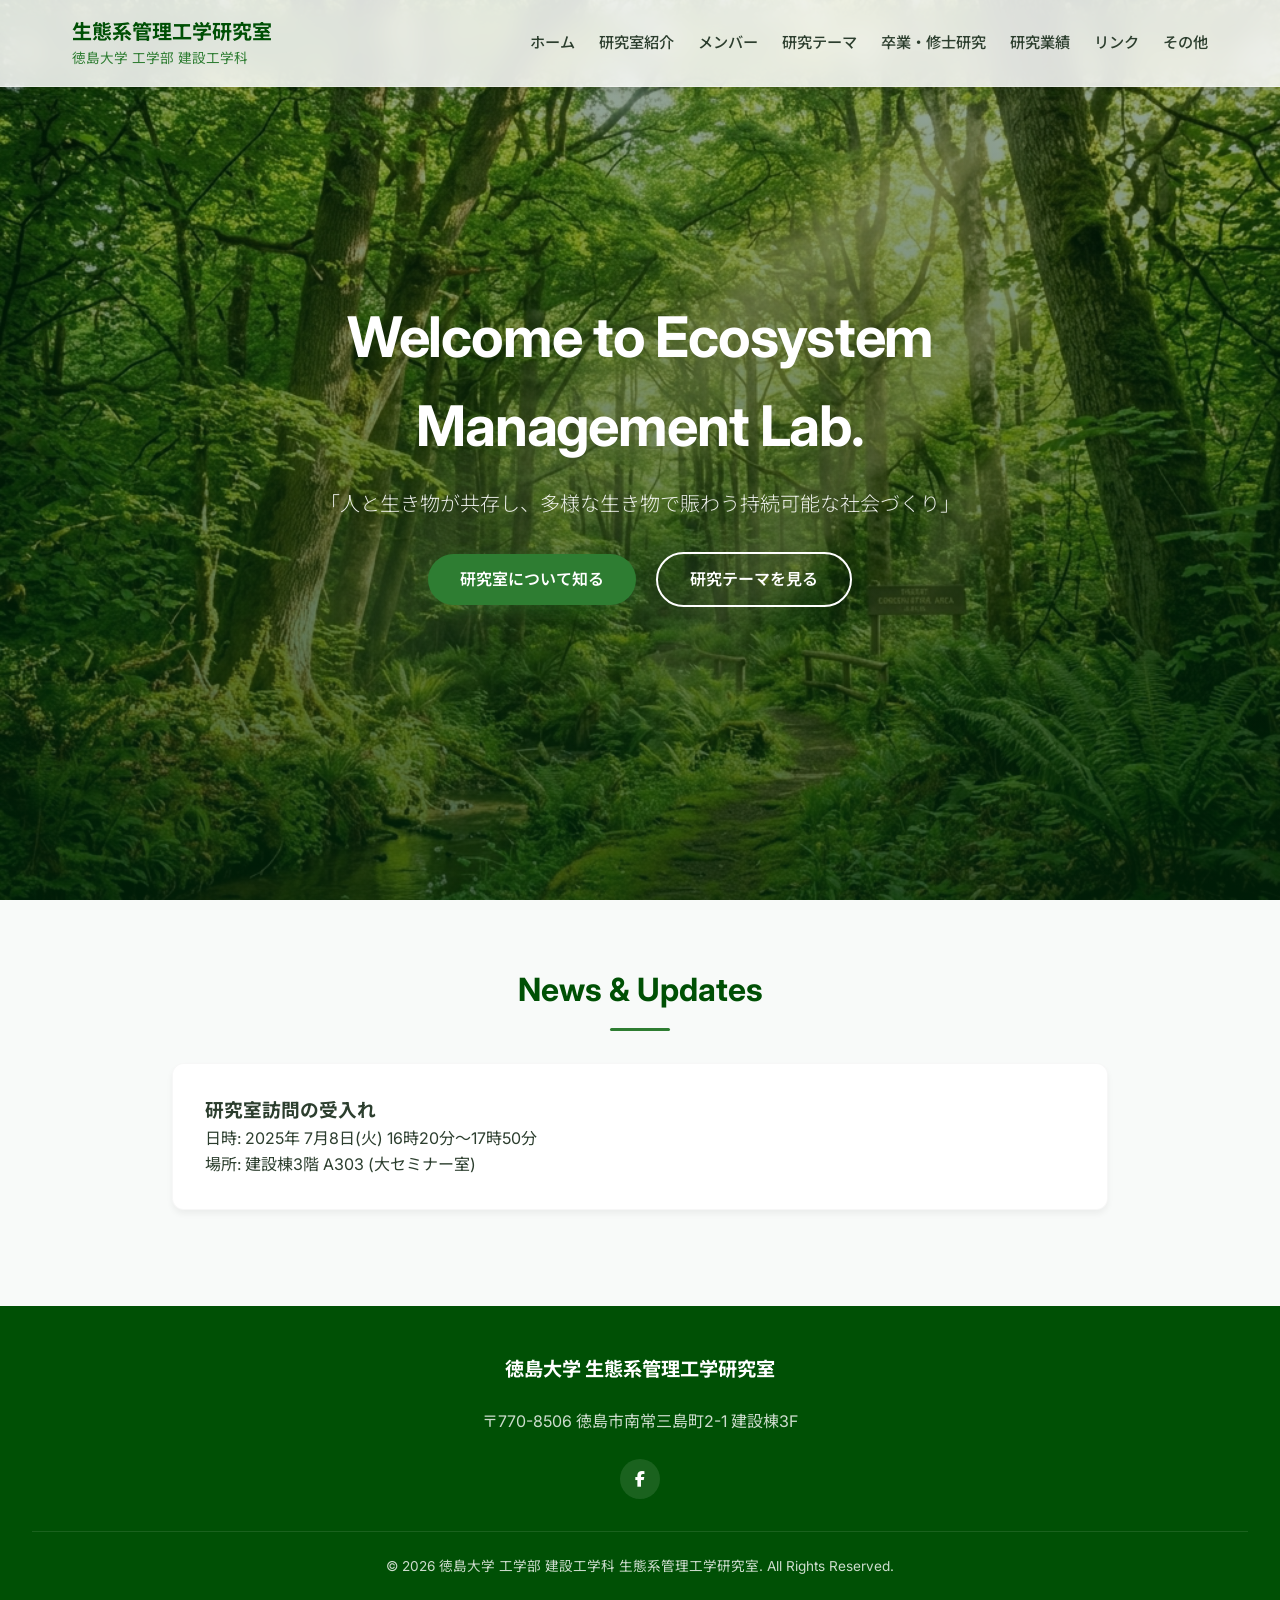
==== google_sites_embed.html @ 76bf6b3a "Add files via upload" ====
<!DOCTYPE html>
<html lang="ja">
<head>
  <meta charset="UTF-8">
  <meta name="viewport" content="width=device-width, initial-scale=1.0">
  <meta name="description" content="徳島大学 生態系管理工学研究室の公式ウェブサイトです。">
  <title>徳島大学 生態系管理工学研究室 (Ecosystem Management Lab)</title>
  <link rel="stylesheet" href="https://cdnjs.cloudflare.com/ajax/libs/font-awesome/6.4.0/css/all.min.css">
  <style>
@import url('https://fonts.googleapis.com/css2?family=Inter:wght@300;400;600;700&family=Noto+Sans+JP:wght@300;400;500;700&display=swap');

:root {
  --primary-color: #2e7d32; /* Deep natural green */
  --primary-light: #60ad5e;
  --primary-dark: #005005;
  --bg-color: #f8faf9;
  --text-main: #2c3e2e;
  --text-light: #5f7461;
  --white: #ffffff;
  --glass-bg: rgba(255, 255, 255, 0.85);
  --glass-border: rgba(255, 255, 255, 0.3);
  --shadow-sm: 0 4px 6px rgba(0, 0, 0, 0.05);
  --shadow-md: 0 10px 20px rgba(0, 0, 0, 0.08);
  --transition: all 0.3s cubic-bezier(0.25, 0.8, 0.25, 1);
}

* {
  margin: 0;
  padding: 0;
  box-sizing: border-box;
}

body {
  font-family: 'Inter', 'Noto Sans JP', sans-serif;
  background-color: var(--bg-color);
  color: var(--text-main);
  line-height: 1.6;
  overflow-x: hidden;
}

/* Glassmorphism Header */
header {
  position: fixed;
  top: 0;
  width: 100%;
  z-index: 1000;
  background: var(--glass-bg);
  backdrop-filter: blur(12px);
  -webkit-backdrop-filter: blur(12px);
  border-bottom: 1px solid var(--glass-border);
  box-shadow: var(--shadow-sm);
  transition: var(--transition);
}

header.scrolled {
  background: rgba(255, 255, 255, 0.95);
  box-shadow: var(--shadow-md);
}

.nav-container {
  max-width: 1200px;
  margin: 0 auto;
  padding: 1rem 2rem;
  display: flex;
  justify-content: space-between;
  align-items: center;
}

.logo {
  font-size: 1.25rem;
  font-weight: 700;
  color: var(--primary-dark);
  text-decoration: none;
  display: flex;
  flex-direction: column;
}

.logo span {
  font-size: 0.85rem;
  font-weight: 400;
  color: var(--primary-color);
}

.nav-links {
  display: flex;
  gap: 1.5rem;
  list-style: none;
}

.nav-links a {
  text-decoration: none;
  color: var(--text-main);
  font-weight: 500;
  font-size: 0.95rem;
  position: relative;
  padding: 0.5rem 0;
  transition: var(--transition);
}

.nav-links a::after {
  content: '';
  position: absolute;
  bottom: 0;
  left: 0;
  width: 0;
  height: 2px;
  background: var(--primary-color);
  transition: var(--transition);
}

.nav-links a:hover {
  color: var(--primary-color);
}

.nav-links a:hover::after {
  width: 100%;
}

.mobile-menu-btn {
  display: none;
  background: none;
  border: none;
  font-size: 1.5rem;
  color: var(--text-main);
  cursor: pointer;
}

/* Hero Section */
.hero {
  height: 100vh;
  min-height: 600px;
  background-image: linear-gradient(rgba(0, 40, 10, 0.4), rgba(0, 40, 10, 0.7)), url('images/hero.png');
  background-size: cover;
  background-position: center;
  background-attachment: fixed;
  display: flex;
  align-items: center;
  justify-content: center;
  text-align: center;
  color: var(--white);
  padding: 0 2rem;
  position: relative;
}

.hero-content {
  max-width: 800px;
  animation: fadeUp 1s ease-out;
}

.hero-content h1 {
  font-size: 3.5rem;
  font-weight: 700;
  margin-bottom: 1rem;
  letter-spacing: -0.02em;
}

.hero-content p {
  font-size: 1.25rem;
  font-weight: 300;
  margin-bottom: 2rem;
  opacity: 0.9;
}

.btn {
  display: inline-block;
  padding: 0.8rem 2rem;
  background: var(--primary-color);
  color: var(--white);
  text-decoration: none;
  border-radius: 50px;
  font-weight: 600;
  transition: var(--transition);
  box-shadow: 0 4px 15px rgba(46, 125, 50, 0.3);
}

.btn:hover {
  background: var(--primary-light);
  transform: translateY(-2px);
  box-shadow: 0 6px 20px rgba(46, 125, 50, 0.4);
}

.btn-outline {
  background: transparent;
  border: 2px solid var(--white);
  box-shadow: none;
  margin-left: 1rem;
}

.btn-outline:hover {
  background: var(--white);
  color: var(--primary-dark);
  box-shadow: 0 6px 20px rgba(255, 255, 255, 0.3);
}

/* Page Header (for subpages) */
.page-header {
  height: 40vh;
  min-height: 300px;
  background-image: linear-gradient(rgba(0, 40, 10, 0.6), rgba(0, 40, 10, 0.8)), url('images/hero.png');
  background-size: cover;
  background-position: center;
  display: flex;
  align-items: center;
  justify-content: center;
  text-align: center;
  color: var(--white);
  padding-top: 60px;
}

.page-header h1 {
  font-size: 2.5rem;
  font-weight: 700;
  animation: fadeUp 0.8s ease-out;
}

/* Layout */
.container {
  max-width: 1000px;
  margin: 0 auto;
  padding: 4rem 2rem;
}

.section-title {
  font-size: 2rem;
  color: var(--primary-dark);
  margin-bottom: 2rem;
  text-align: center;
  position: relative;
  padding-bottom: 1rem;
}

.section-title::after {
  content: '';
  position: absolute;
  bottom: 0;
  left: 50%;
  transform: translateX(-50%);
  width: 60px;
  height: 3px;
  background: var(--primary-color);
  border-radius: 3px;
}

/* Card Styles */
.card {
  background: var(--white);
  border-radius: 12px;
  padding: 2rem;
  box-shadow: var(--shadow-sm);
  transition: var(--transition);
  margin-bottom: 2rem;
  border: 1px solid rgba(0,0,0,0.03);
}

.card:hover {
  transform: translateY(-5px);
  box-shadow: var(--shadow-md);
}

/* Member Grid */
.member-grid {
  display: grid;
  grid-template-columns: repeat(auto-fill, minmax(280px, 1fr));
  gap: 2rem;
}

.member-card {
  text-align: center;
}

.member-role {
  color: var(--primary-color);
  font-weight: 600;
  font-size: 0.9rem;
  text-transform: uppercase;
  letter-spacing: 0.05em;
  margin-bottom: 0.5rem;
}

.member-name {
  font-size: 1.3rem;
  color: var(--text-main);
  margin-bottom: 1rem;
}

/* Research List */
.research-item {
  border-left: 4px solid var(--primary-light);
  padding-left: 1.5rem;
  margin-bottom: 2rem;
}

.research-item h3 {
  font-size: 1.2rem;
  color: var(--primary-dark);
  margin-bottom: 0.5rem;
}

.research-author {
  font-size: 0.9rem;
  color: var(--text-light);
  margin-bottom: 1rem;
  font-weight: 600;
}

/* Links List */
.links-list {
  list-style: none;
}

.links-list li {
  margin-bottom: 1rem;
}

.links-list a {
  display: block;
  padding: 1rem 1.5rem;
  background: var(--white);
  border-radius: 8px;
  text-decoration: none;
  color: var(--text-main);
  font-weight: 500;
  transition: var(--transition);
  box-shadow: var(--shadow-sm);
  border-left: 4px solid transparent;
}

.links-list a:hover {
  border-left-color: var(--primary-color);
  transform: translateX(5px);
  box-shadow: var(--shadow-md);
}

/* Footer */
footer {
  background: var(--primary-dark);
  color: rgba(255,255,255,0.8);
  padding: 3rem 2rem 1.5rem;
  text-align: center;
}

.footer-content {
  max-width: 1000px;
  margin: 0 auto 2rem;
  display: flex;
  flex-direction: column;
  align-items: center;
  gap: 1.5rem;
}

.footer-logo {
  font-size: 1.2rem;
  color: var(--white);
  font-weight: 700;
}

.social-links {
  display: flex;
  gap: 1rem;
}

.social-icon {
  display: inline-flex;
  align-items: center;
  justify-content: center;
  width: 40px;
  height: 40px;
  border-radius: 50%;
  background: rgba(255,255,255,0.1);
  color: var(--white);
  text-decoration: none;
  transition: var(--transition);
}

.social-icon:hover {
  background: var(--primary-light);
  transform: translateY(-3px);
}

.copyright {
  font-size: 0.85rem;
  border-top: 1px solid rgba(255,255,255,0.1);
  padding-top: 1.5rem;
}

/* Animations */
@keyframes fadeUp {
  from {
    opacity: 0;
    transform: translateY(30px);
  }
  to {
    opacity: 1;
    transform: translateY(0);
  }
}

.fade-in-section {
  opacity: 0;
  transform: translateY(20px);
  visibility: hidden;
  transition: opacity 0.8s ease-out, transform 0.8s ease-out;
  will-change: opacity, visibility;
}

.fade-in-section.is-visible {
  opacity: 1;
  transform: none;
  visibility: visible;
}

/* Responsive */
@media (max-width: 768px) {
  .hero-content h1 {
    font-size: 2.5rem;
  }
  
  .nav-links {
    position: fixed;
    top: 70px;
    left: -100%;
    width: 100%;
    height: calc(100vh - 70px);
    background: var(--white);
    flex-direction: column;
    align-items: center;
    padding-top: 2rem;
    transition: var(--transition);
    box-shadow: var(--shadow-sm);
  }
  
  .nav-links.active {
    left: 0;
  }
  
  .mobile-menu-btn {
    display: block;
  }
}

.page-section { display: none; }
#page-home { display: block; }
  </style>
</head>
<body>

  <header>
    <div class="nav-container">
      <a href="#home" class="logo">
        生態系管理工学研究室
        <span>徳島大学 工学部 建設工学科</span>
      </a>
      <button class="mobile-menu-btn"><i class="fas fa-bars"></i></button>
      <ul class="nav-links">
        <li><a href="#home">ホーム</a></li>
        <li><a href="#about">研究室紹介</a></li>
        <li><a href="#members">メンバー</a></li>
        <li><a href="#research">研究テーマ</a></li>
        <li><a href="#projects">卒業・修士研究</a></li>
        <li><a href="#achievements">研究業績</a></li>
        <li><a href="#links">リンク</a></li>
        <li><a href="#others">その他</a></li>
      </ul>
    </div>
  </header>

  <div id="content-area">
    <section id="page-home" class="page-section">
      <main>

    <section class="hero">
      <div class="hero-content">
        <h1>Welcome to Ecosystem Management Lab.</h1>
        <p>「人と生き物が共存し、多様な生き物で賑わう持続可能な社会づくり」</p>
        <a href="about.html" class="btn">研究室について知る</a>
        <a href="research.html" class="btn btn-outline">研究テーマを見る</a>
      </div>
    </section>

    <section class="container fade-in-section">
      <h2 class="section-title">News & Updates</h2>
      <div class="card">
        <h3>研究室訪問の受入れ</h3>
        <p>日時: 2025年 7月8日(火) 16時20分～17時50分</p>
        <p>場所: 建設棟3階 A303 (大セミナー室)</p>
      </div>
    </section>
  
      </main>
    </section>
    <section id="page-about" class="page-section">
<div class="page-header">
    <div class="container">
      <h1>研究室紹介</h1>
    </div>
      <main class="container fade-in-section">

    <section class="card">
      <h2 class="section-title" style="font-size: 1.5rem; text-align: left; margin-bottom: 1rem;">コンセプト</h2>
      <p>私たちの研究室は「人と生き物が共存し、多様な生き物で賑わう持続可能な社会づくり」を目的として、様々な人たちと連携しながら活動しています。</p>
      <br>
      <p>私たちヒトは、自然からの恵み（生態系サービス）を享受しながら生活を営んでいます。けれども、この数十年で生物多様性は大きく減少し、生態系の劣化が進行しています。同時に、地域で培われてきた自然資源を管理していくための文化や技術、価値も変容し、衰退してきています。</p>
      <br>
      <p>今、「生き物と生き物のつながり」、「人と自然のつながり」、「人と人のつながり」を回復し、私たちの子供たちや、その子供たちが自然からの恵みをずっと得られ続けられる、持続可能な社会を構築していかなければなりません。そのためには、地域生態系の構造や機能、伝統的な資源管理技術の活かし方、多様な価値観を持つ人たちとの合意形成・協働手法など、幅広い分野にわたる情報や技術の蓄積が必要となります。</p>
      <br>
      <p>私たちは生態学を軸足にして、これら多岐に渡る事柄についての研究にチャレンジし続けています。そして、研究成果を総合化し、生態系を持続的に保全・管理していくための計画論や社会システムを提案していきます。</p>
    </section>
  
      </main>
    </section>
    <section id="page-members" class="page-section">
<div class="page-header">
    <div class="container">
      <h1>メンバー</h1>
    </div>
      <main class="container fade-in-section">

    <section class="card">
      <h2 class="section-title">教員・研究員</h2>
      <div class="member-grid">
        <div class="member-card">
          <div class="member-role">教授</div>
          <div class="member-name">鎌田 磨人</div>
          <a href="http://pub2.db.tokushima-u.ac.jp/ERD/person/10607/profile-ja.html" target="_blank" class="btn btn-outline" style="color: var(--primary-color); border-color: var(--primary-color);">詳細</a>
        </div>
        <div class="member-card">
          <div class="member-role">准教授</div>
          <div class="member-name">河口 洋一</div>
          <a href="http://pub2.db.tokushima-u.ac.jp/ERD/person/189080/profile-ja.html" target="_blank" class="btn btn-outline" style="color: var(--primary-color); border-color: var(--primary-color);">詳細</a>
        </div>
        <div class="member-card">
          <div class="member-role">研究員</div>
          <div class="member-name">飯山 直樹<br>佐藤 雄大</div>
        </div>
      </div>
    </section>

    <section class="card fade-in-section">
      <h2 class="section-title">2025年度 学生</h2>
      <div class="member-grid">
        <div class="member-card">
          <div class="member-role">博士後期課程 D2</div>
          <div class="member-name">戴 帰航<br>安達 直之</div>
        </div>
        <div class="member-card">
          <div class="member-role">博士前期課程 M2</div>
          <div class="member-name">兒玉 博之<br>冨田 聖夢</div>
        </div>
        <div class="member-card">
          <div class="member-role">博士前期課程 M1</div>
          <div class="member-name">猪股 研斗<br>高谷 直希<br>PARK MINJU</div>
        </div>
        <div class="member-card">
          <div class="member-role">学部生 B4</div>
          <div class="member-name">大西 幸太<br>大橋 拓峰<br>岡本 瑞季<br>波多江 律騎<br>福武 未紗<br>米澤 亮玖</div>
        </div>
      </div>
    </section>
  
      </main>
    </section>
    <section id="page-research" class="page-section">
<div class="page-header">
    <div class="container">
      <h1>研究テーマ</h1>
    </div>
      <main class="container fade-in-section">

    <div class="card">
      <div class="research-item">
        <div class="research-author">PD 朝波史香</div>
        <h3>「海岸マツ林の保全管理とローカルガバナンス」</h3>
        <p>重要なグリーンインフラの一つである海岸マツ林は、現在その多くは放置に伴う遷移や松枯れ病によって劣化してきている。多様な機能を有する海岸マツ林の持続的な保全管理を誰が、どのように担うのか、またそのための予算はどうするのか、といった課題に対して地域の自治体による海岸マツ林の保全・管理、活用の仕組みの到達度を、ガバナンス論を用いて評価し、持続的管理・活用を支える上で有効な仕組みを検討することを目的とした。</p>
      </div>

      <div class="research-item">
        <div class="research-author">PD 佐藤雄大</div>
        <h3>「レーダーを用いたコウモリ類に対する環境アセスメント手法の開発 〜暗闇の高空域に舞う飛翔動物の識別を目指して〜」</h3>
        <p>近年，原発に代わる再生可能エネルギーとして風力発電に対する期待が高まる一方，鳥やコウモリの風車衝突事故が大きな懸念となっています．船舶用のXバンドレーダーを用いることで，広大な夜空の中からコウモリを検出し，飛翔数を定量化した上で，風車への衝突リスク予測を可能にする手法の開発を目指しています．</p>
      </div>

      <div class="research-item">
        <div class="research-author">D2 戴帰航</div>
        <h3>「四国における絶滅危惧種ツキノワグマの生息地評価と保全」</h3>
        <p>四国のツキノワグマの個体数が回復しない要因を明らかにするため、西日本における生息地の植生変化や、絶滅を招いている要因の特定を行う。また、絶滅の危機に瀕する四国のツキノワグマの保全方策を提言するとともに、社会実装に向けた合意形成を目指す。</p>
      </div>

      <div class="research-item">
        <div class="research-author">M2 兒玉博之</div>
        <h3>「猛禽類サシバの渡りにおける飛翔特徴と環境条件との関係性」</h3>
        <p>測距双眼鏡という3次元の位置情報を高精度かつ連続的に取得できる機材を用いて調査を行い、猛禽類サシバの渡り時における飛行高度を明らかにし、地形要因と飛行高度の関係性から、飛行高度を予測するモデルを構築する。</p>
      </div>

      <div class="research-item">
        <div class="research-author">M2 冨田聖夢</div>
        <h3>「絶滅危惧の四国のツキノワグマ保全の枠組みづくりー地域との共存を目指してー」</h3>
        <p>アクションリサーチを通じて、地域住民へのヒアリングやＷＳを実施し、これからの森づくりを地域が主体となって考えることで、クマの保護活動と地域創生のあり方を検討する。</p>
      </div>

      <div class="research-item">
        <div class="research-author">M1 猪股研斗</div>
        <h3>「蓮田における農薬の使用量が昆虫量およびコウモリの活動量に与える影響」</h3>
        <p>従来型農業、減農薬農業、NPOが造成したビオトープの3環境間でコウモリの採餌活動や昆虫量を比較し、その関係性を解明することを目指す。</p>
      </div>

      <div class="research-item">
        <div class="research-author">M1 高谷直希</div>
        <h3>「兵庫県北部におけるコウノトリの飛翔特性と他の鳥類との比較」</h3>
        <p>兵庫県北部におけるコウノトリの利用高度ごとの利用率を明らかにし、他の鳥類の飛翔高度や飛翔速度、飛翔高度の上昇率を比較した。</p>
      </div>

      <div class="research-item">
        <div class="research-author">M1 PARK MINJU</div>
        <h3>「韓国におけるツキノワグマ導入個体群が利用する森林植生とその連続性評価」</h3>
        <p>ツキノワグマが餌資源として選好する森林の特性を分析し、その利用傾向を明らかにする成果を得た。今後は将来的な生息地の拡大と人との共存を実現するための管理方策を提示する。</p>
      </div>
    </div>
  
      </main>
    </section>
    <section id="page-projects" class="page-section">
<div class="page-header">
    <div class="container">
      <h1>卒業研究・修士研究</h1>
    </div>
      <main class="container fade-in-section">

    <div class="card">
      <h2 class="section-title">2022年度 卒業生・修了生の研究発表</h2>
      <p style="text-align: center; margin-bottom: 2rem;">※実際の動画はYouTube等にアップロードして埋め込みます。</p>
      
      <div class="research-item">
        <div class="research-author">M2 礎 有希</div>
        <h3>知床における観光客の需要とガイド事業者の意識との差異を踏まえた持続的なエコツーリズムに関する考察</h3>
      </div>

      <div class="research-item">
        <div class="research-author">B4 松崎 翼</div>
        <h3>鳴門海峡における猛禽類の秋の渡りと気象条件の関係</h3>
      </div>

      <div class="research-item">
        <div class="research-author">B4 吉田 匠吾</div>
        <h3>阿南市に生息するオヤニラミの生息環境解析</h3>
      </div>

      <div class="research-item">
        <div class="research-author">B4 湯浅 雄仁</div>
        <h3>那賀川流域における3つのダム湖およびその下流河川におけるコウモリの活動量比較</h3>
      </div>
    </div>
  
      </main>
    </section>
    <section id="page-achievements" class="page-section">
<div class="page-header">
    <div class="container">
      <h1>研究業績</h1>
    </div>
      <main class="container fade-in-section">

    <div class="card">
      <h2 class="section-title" style="font-size: 1.5rem; text-align: left; margin-bottom: 1rem;">鎌田グループ</h2>
      <h3 style="color: var(--primary-color); margin-bottom: 1rem;">学術論文(審査論文) - 抜粋</h3>
      <ol style="padding-left: 1.5rem; margin-bottom: 2rem; color: var(--text-main); font-size: 0.95rem; line-height: 1.8;">
        <li>R. Inui, S. Takemura, A. Koyama, N. Onikura and Mahito Kamada: Potential distribution of Tridentiger barbatus and Tridentiger nudicervicus in the Seto Inland Sea, western Japan., Ichthyological Research, 2013.</li>
        <li>鎌田 磨人, 三幣 亮, 岡 和樹: 土地の生産性と山地災害リスクの評価に基づく森林の広域ゾーニング手法, 景観生態学, No.8, 109-122〜122頁, 2013年.</li>
        <li>大西 舞, 松下 京平, 白川 勝信, 鎌田 磨人: 地域住民による雲月山草原の経済価値評価, 農村計画学会誌, No.32, 191〜196頁, 2013年.</li>
        <li>Asuka Yamashiro, Mahito Kamada and Tadashi Yamashiro: A comparative study of the fecal characters of Japanese serow and sika deer, Mammal Study, Vol.38, No.2, pp.117--122, 2013.</li>
        <li>竹村 紫苑, 赤松 良久, 鎌田 磨人: パラオ諸島における分布予測モデルを用いたマングローブ生育地の脆弱度評価, 土木学会論文集G(環境), Vol.68, No.5, 2012年.</li>
        <li>竹村 紫苑, 赤松 良久, 鎌田 磨人: 沖縄本島億首川における出水時の河床変動に着目したマングローブ林の生育地評価, 土木学会論文集B1(水工学), Vol.68, No.4, 2012年.</li>
        <li>田代 優秋, 犬伏 敏真, 藤森 元浩, 河野 正弘, 鎌田 磨人: 維持管理意欲を向上する"工夫の余地"という水路設計思想, 農業農村工学会誌, Vol.80, No.3, 15〜18頁, 2012年.</li>
      </ol>
      <p style="font-size: 0.9rem; color: var(--text-light);">※その他多数。全ての業績は研究室までお問い合わせください。</p>
    </div>

    <div class="card fade-in-section">
      <h2 class="section-title" style="font-size: 1.5rem; text-align: left; margin-bottom: 1rem;">河口グループ</h2>
      <h3 style="color: var(--primary-color); margin-bottom: 1rem;">学術論文(審査論文) - 抜粋</h3>
      <ol style="padding-left: 1.5rem; margin-bottom: 2rem; color: var(--text-main); font-size: 0.95rem; line-height: 1.8;">
        <li>Y. Kano, Yoichi Kawaguchi, T. Yamashita, et al: A passive integrated transponder tag implanted by a new alternative surgical method, Landscape and Ecological Engineering, Vol.9, No.2, 2013.</li>
        <li>Rei Itukushima, Yukihiro Shimatani and Yoichi Kawaguchi: The effectiveness of delineating ecoregions in the Kyushu region of Japan for establishing environmental indicators, Landscape and Ecological Engineering, No.9, 2013.</li>
        <li>Hironori Hayashi, Yukihiro Shimatani, et al: A study on seed dispersal by flood flow in an artificially restored floodplain, Landscape and Ecological Engineering, No.8, 2012.</li>
        <li>Shigeya Nagayama, Futoshi Nakamura, Yoichi Kawaguchi and Daisuke Nakano: Effects of configuration of instream wood on autumn and winter habitat use by fish in a large remeandering reach, Hydrobiologia, Vol.680, 2012.</li>
        <li>高比良 光治, 島谷 幸宏, 久岡 夏樹, 河口 洋一, 佐藤 辰郎, 池松 伸也: 板櫃川で実施された多自然川づくりの魚類生息環境からみた評価, 河川技術論文集, Vol.17, 395〜400頁, 2011年.</li>
        <li>田中 亘, 鹿野 雄一, 山下 奉海, 斉藤 慶, 河口 洋一, 島谷 幸宏: 佐渡島の河川のドジョウ密度を決定する要因とその保全策への応用, 応用生態工学, Vol.14, No.1, 1〜9頁, 2011年.</li>
      </ol>
      <p style="font-size: 0.9rem; color: var(--text-light);">※その他多数。全ての業績は研究室までお問い合わせください。</p>
    </div>
  
      </main>
    </section>
    <section id="page-links" class="page-section">
<div class="page-header">
    <div class="container">
      <h1>リンク</h1>
    </div>
      <main class="container fade-in-section">

    <div class="card">
      <ul class="links-list">
        <li><a href="http://www.tokushima-u.ac.jp/" target="_blank">徳島大学 <i class="fas fa-external-link-alt" style="font-size:0.8em; margin-left:5px; color:#999;"></i></a></li>
        <li><a href="http://www.tokushima-u.ac.jp/e/" target="_blank">徳島大学 工学部 <i class="fas fa-external-link-alt" style="font-size:0.8em; margin-left:5px; color:#999;"></i></a></li>
        <li><a href="http://www.ce.tokushima-u.ac.jp/index-jp.html" target="_blank">徳島大学 工学部 建設工学科 <i class="fas fa-external-link-alt" style="font-size:0.8em; margin-left:5px; color:#999;"></i></a></li>
        <li><a href="http://www.nara-wu.ac.jp/rigaku/bio/pcecol/index.html" target="_blank">奈良女子大学 和田恵次教授の研究室 <i class="fas fa-external-link-alt" style="font-size:0.8em; margin-left:5px; color:#999;"></i></a></li>
        <li><a href="http://www.cc.kochi-u.ac.jp/~mhiga/index.html" target="_blank">高知大学 石川慎吾教授、三宅尚講師の研究室 <i class="fas fa-external-link-alt" style="font-size:0.8em; margin-left:5px; color:#999;"></i></a></li>
        <li><a href="http://www.hozen-tokushima.org/" target="_blank">徳島保全生物学研究会 <i class="fas fa-external-link-alt" style="font-size:0.8em; margin-left:5px; color:#999;"></i></a></li>
        <li><a href="http://www.rfc.or.jp/" target="_blank">（財）リバーフロント整備センター <i class="fas fa-external-link-alt" style="font-size:0.8em; margin-left:5px; color:#999;"></i></a></li>
        <li><a href="http://www.hitohaku.jp/" target="_blank">兵庫県立人と自然の博物館 <i class="fas fa-external-link-alt" style="font-size:0.8em; margin-left:5px; color:#999;"></i></a></li>
        <li><a href="http://www.museum.tokushima-ec.ed.jp/default.htm" target="_blank">徳島県立博物館 <i class="fas fa-external-link-alt" style="font-size:0.8em; margin-left:5px; color:#999;"></i></a></li>
        <li><a href="http://www.1000nen.biz-awa.jp/" target="_blank">徳島県 千年の森ふれあい館 <i class="fas fa-external-link-alt" style="font-size:0.8em; margin-left:5px; color:#999;"></i></a></li>
        <li><a href="http://www.skr.mlit.go.jp/tokushima/" target="_blank">国土交通省（徳島河川国道事務所） <i class="fas fa-external-link-alt" style="font-size:0.8em; margin-left:5px; color:#999;"></i></a></li>
        <li><a href="http://www.jsce.or.jp/" target="_blank">土木学会 <i class="fas fa-external-link-alt" style="font-size:0.8em; margin-left:5px; color:#999;"></i></a></li>
        <li><a href="http://jale-japan.org/wp/" target="_blank">日本景観生態学会 <i class="fas fa-external-link-alt" style="font-size:0.8em; margin-left:5px; color:#999;"></i></a></li>
        <li><a href="http://www.ecesj.com/" target="_blank">応用生態工学会 <i class="fas fa-external-link-alt" style="font-size:0.8em; margin-left:5px; color:#999;"></i></a></li>
        <li><a href="http://www.forestry.jp/" target="_blank">日本森林学会 <i class="fas fa-external-link-alt" style="font-size:0.8em; margin-left:5px; color:#999;"></i></a></li>
        <li><a href="http://www.esj.ne.jp/esj/" target="_blank">日本生態学会 <i class="fas fa-external-link-alt" style="font-size:0.8em; margin-left:5px; color:#999;"></i></a></li>
        <li><a href="http://awatonbo.blog64.fc2.com/" target="_blank">阿波蜻蛉（研究OBのブログ） <i class="fas fa-external-link-alt" style="font-size:0.8em; margin-left:5px; color:#999;"></i></a></li>
      </ul>
    </div>
  
      </main>
    </section>
    <section id="page-others" class="page-section">
<div class="page-header">
    <div class="container">
      <h1>その他・主な進路先</h1>
    </div>
      <main class="container fade-in-section">

    <div class="card">
      <h2 class="section-title" style="font-size: 1.5rem; text-align: left; margin-bottom: 1rem;">主な進路先</h2>
      
      <div style="margin-bottom: 2rem;">
        <h3 style="color: var(--primary-color); margin-bottom: 0.5rem; border-bottom: 1px solid var(--glass-border); padding-bottom: 0.5rem;">2015年度</h3>
        <ul style="list-style-type: disc; padding-left: 2rem; color: var(--text-main);">
          <li>徳島大学大学院</li>
          <li>チョーモク株式会社</li>
          <li>ニタコンサルタント株式会社</li>
          <li>株式会社建設技術研究所</li>
          <li>セントラル株式会社</li>
          <li>岐阜県庁</li>
          <li>東近江市永源寺森林組合</li>
        </ul>
      </div>

      <div style="margin-bottom: 2rem;">
        <h3 style="color: var(--primary-color); margin-bottom: 0.5rem; border-bottom: 1px solid var(--glass-border); padding-bottom: 0.5rem;">2014年度</h3>
        <ul style="list-style-type: disc; padding-left: 2rem; color: var(--text-main);">
          <li>徳島大学大学院</li>
        </ul>
      </div>

      <div style="margin-bottom: 2rem;">
        <h3 style="color: var(--primary-color); margin-bottom: 0.5rem; border-bottom: 1px solid var(--glass-border); padding-bottom: 0.5rem;">2013年度</h3>
        <ul style="list-style-type: disc; padding-left: 2rem; color: var(--text-main);">
          <li>徳島大学大学院</li>
          <li>大久保産業株式会社</li>
          <li>徳島県庁</li>
          <li>香川証券株式会社</li>
          <li>徳島市役所</li>
          <li>フジタ建設コンサルタント</li>
        </ul>
      </div>

      <div style="margin-bottom: 2rem;">
        <h3 style="color: var(--primary-color); margin-bottom: 0.5rem; border-bottom: 1px solid var(--glass-border); padding-bottom: 0.5rem;">2012年度</h3>
        <ul style="list-style-type: disc; padding-left: 2rem; color: var(--text-main);">
          <li>徳島大学大学院</li>
          <li>松山測量設計</li>
          <li>トライ・オリーブミュージック合同会社</li>
          <li>坂本左官</li>
          <li>株式会社リキッドガス</li>
        </ul>
      </div>

      <div style="margin-bottom: 2rem;">
        <h3 style="color: var(--primary-color); margin-bottom: 0.5rem; border-bottom: 1px solid var(--glass-border); padding-bottom: 0.5rem;">2011年度</h3>
        <ul style="list-style-type: disc; padding-left: 2rem; color: var(--text-main);">
          <li>徳島大学大学院</li>
          <li>朝日ウッドテック株式会社</li>
          <li>若築建設株式会社</li>
          <li>株式会社姫野組</li>
          <li>株式会社松本コンサルタント</li>
          <li>株式会社長大</li>
          <li>Nature Vision</li>
        </ul>
      </div>

      <div style="margin-bottom: 2rem;">
        <h3 style="color: var(--primary-color); margin-bottom: 0.5rem; border-bottom: 1px solid var(--glass-border); padding-bottom: 0.5rem;">2010年度</h3>
        <ul style="list-style-type: disc; padding-left: 2rem; color: var(--text-main);">
          <li>徳島大学大学院</li>
          <li>株式会社不動テトラ</li>
          <li>株式会社愛媛銀行</li>
          <li>キタイ設計株式会社</li>
          <li>神戸市役所</li>
          <li>東とくしま農業協同組合</li>
        </ul>
      </div>
      
      <div style="margin-bottom: 2rem;">
        <h3 style="color: var(--primary-color); margin-bottom: 0.5rem; border-bottom: 1px solid var(--glass-border); padding-bottom: 0.5rem;">2007〜2009年度</h3>
        <ul style="list-style-type: disc; padding-left: 2rem; color: var(--text-main);">
          <li>徳島大学大学院</li>
          <li>徳島市役所、藍住町役場、板野町役場</li>
          <li>国土交通省中国地方整備局、近畿地方整備局</li>
          <li>日亜化学工業株式会社、三浦工業株式会社</li>
          <li>その他多数の建設業、コンサルタント企業等</li>
        </ul>
      </div>

    </div>
  
      </main>
    </section>
  </div>

  <footer>
    <div class="footer-content">
      <div class="footer-logo">徳島大学 生態系管理工学研究室</div>
      <p>〒770-8506 徳島市南常三島町2-1 建設棟3F</p>
      <div class="social-links">
        <a href="https://www.facebook.com/" target="_blank" class="social-icon" aria-label="Facebook">
          <i class="fab fa-facebook-f"></i>
        </a>
      </div>
    </div>
    <div class="copyright">
      &copy; 2026 徳島大学 工学部 建設工学科 生態系管理工学研究室. All Rights Reserved.
    </div>
  </footer>

  <script>
document.addEventListener('DOMContentLoaded', () => {
  // Mobile Menu Toggle
  const menuBtn = document.querySelector('.mobile-menu-btn');
  const navLinks = document.querySelector('.nav-links');

  if (menuBtn && navLinks) {
    menuBtn.addEventListener('click', () => {
      navLinks.classList.toggle('active');
      const icon = menuBtn.querySelector('i');
      if (icon) {
        if (navLinks.classList.contains('active')) {
          icon.classList.remove('fa-bars');
          icon.classList.add('fa-times');
        } else {
          icon.classList.remove('fa-times');
          icon.classList.add('fa-bars');
        }
      }
    });
  }

  // Header Scroll Effect
  const header = document.querySelector('header');
  window.addEventListener('scroll', () => {
    if (window.scrollY > 50) {
      header.classList.add('scrolled');
    } else {
      header.classList.remove('scrolled');
    }
  });

  // Fade In Animation on Scroll
  const observerOptions = {
    root: null,
    rootMargin: '0px',
    threshold: 0.15
  };

  const observer = new IntersectionObserver((entries, observer) => {
    entries.forEach(entry => {
      if (entry.isIntersecting) {
        entry.target.classList.add('is-visible');
        observer.unobserve(entry.target);
      }
    });
  }, observerOptions);

  document.querySelectorAll('.fade-in-section').forEach(section => {
    observer.observe(section);
  });
});


// SPA Navigation Logic
function navigateTo(pageId) {
    document.querySelectorAll('.page-section').forEach(sec => {
        sec.style.display = 'none';
    });
    const target = document.getElementById('page-' + pageId);
    if (target) {
        target.style.display = 'block';
    }
    window.scrollTo(0, 0);
    
    // Close mobile menu if open
    const navLinks = document.querySelector('.nav-links');
    if (navLinks && navLinks.classList.contains('active')) {
        navLinks.classList.remove('active');
        const icon = document.querySelector('.mobile-menu-btn i');
        if (icon) {
            icon.classList.remove('fa-times');
            icon.classList.add('fa-bars');
        }
    }
}

document.addEventListener('DOMContentLoaded', () => {
    document.querySelectorAll('.nav-links a').forEach(link => {
        link.addEventListener('click', (e) => {
            e.preventDefault();
            const href = link.getAttribute('href');
            if (href.startsWith('#')) {
                const pageId = href.substring(1);
                navigateTo(pageId);
                history.pushState(null, '', href);
            }
        });
    });

    // Handle initial load
    const hash = window.location.hash.substring(1) || 'home';
    navigateTo(hash);
    
    // Handle back button
    window.addEventListener('popstate', () => {
        const hash = window.location.hash.substring(1) || 'home';
        navigateTo(hash);
    });
});

  </script>
</body>
</html>
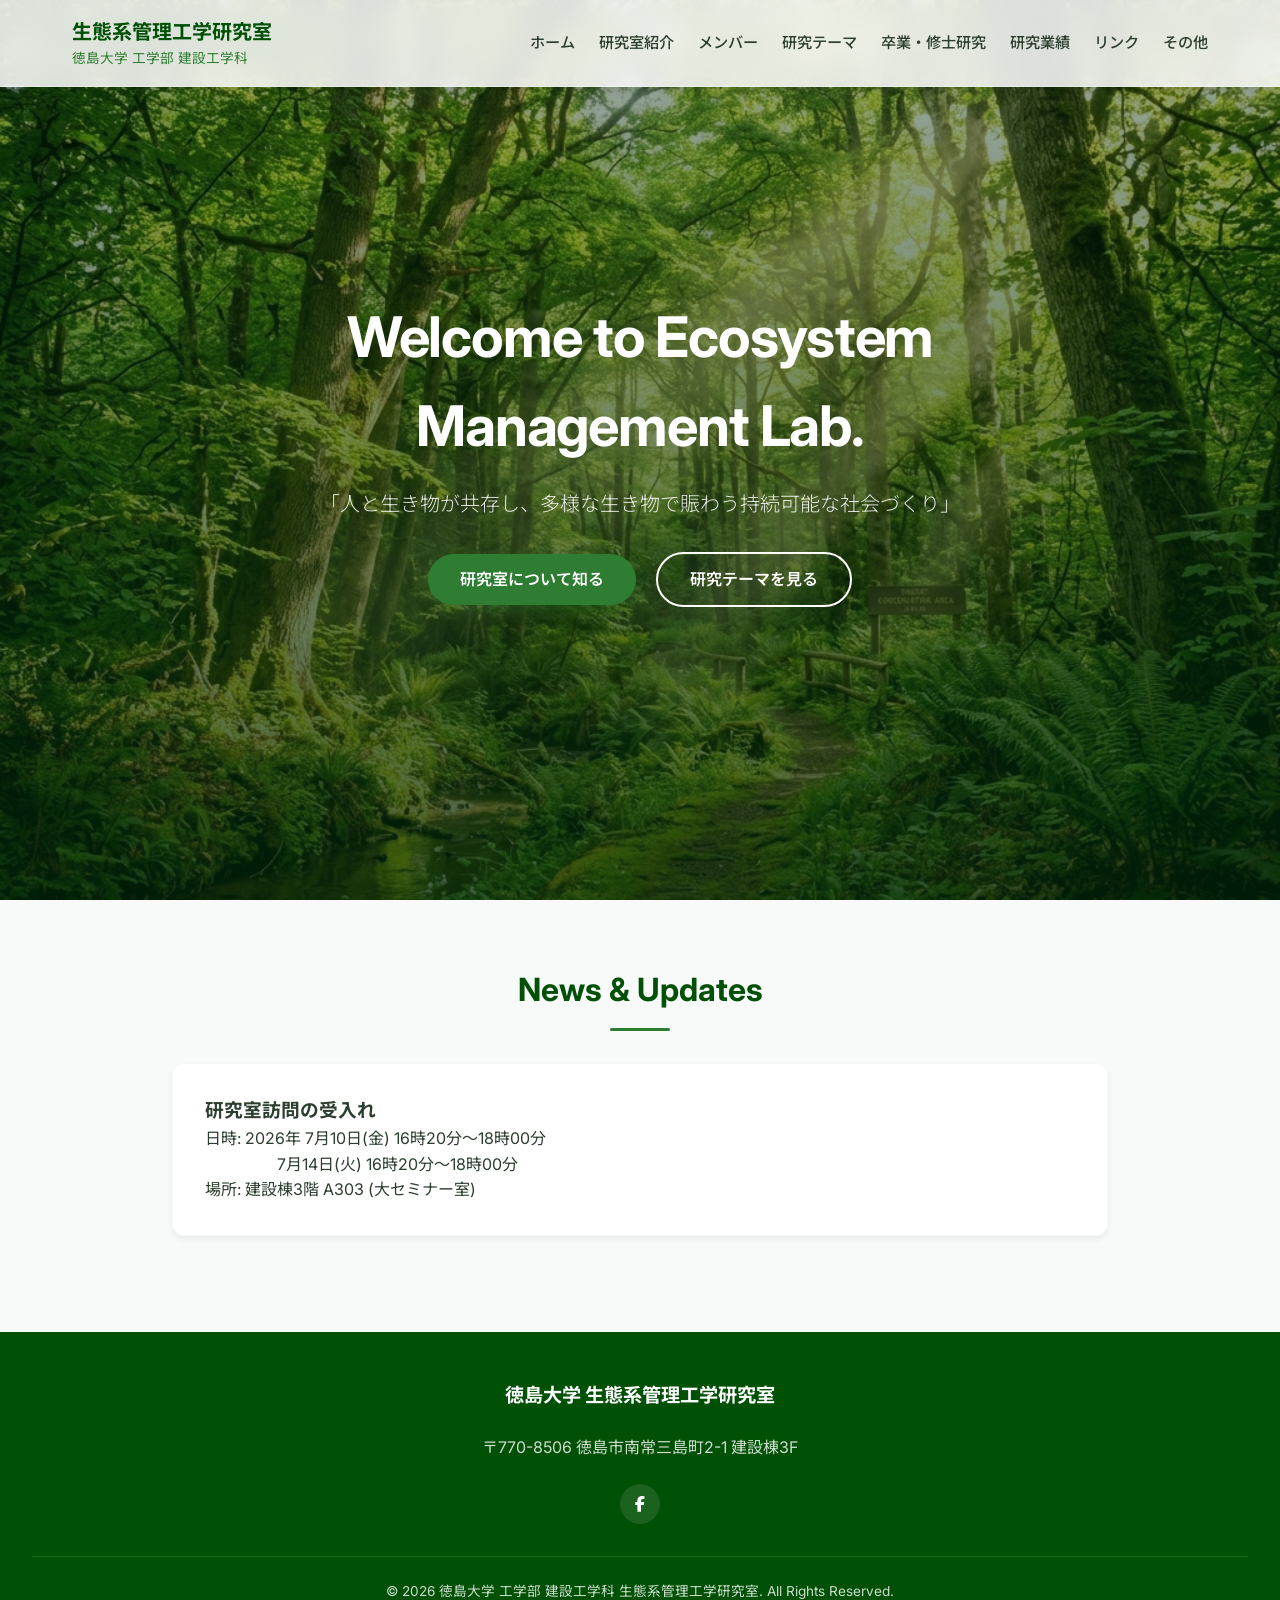
==== commit f906e1bb: "Update google_sites_embed.html" ====
--- a/google_sites_embed.html
+++ b/google_sites_embed.html
@@ -481,7 +481,8 @@
       <h2 class="section-title">News & Updates</h2>
       <div class="card">
         <h3>研究室訪問の受入れ</h3>
-        <p>日時: 2025年 7月8日(火) 16時20分～17時50分</p>
+        <p>日時: 2026年 7月10日(金) 16時20分～18時00分</p>
+        <p>　　　    　 7月14日(火) 16時20分～18時00分</p>
         <p>場所: 建設棟3階 A303 (大セミナー室)</p>
       </div>
     </section>
